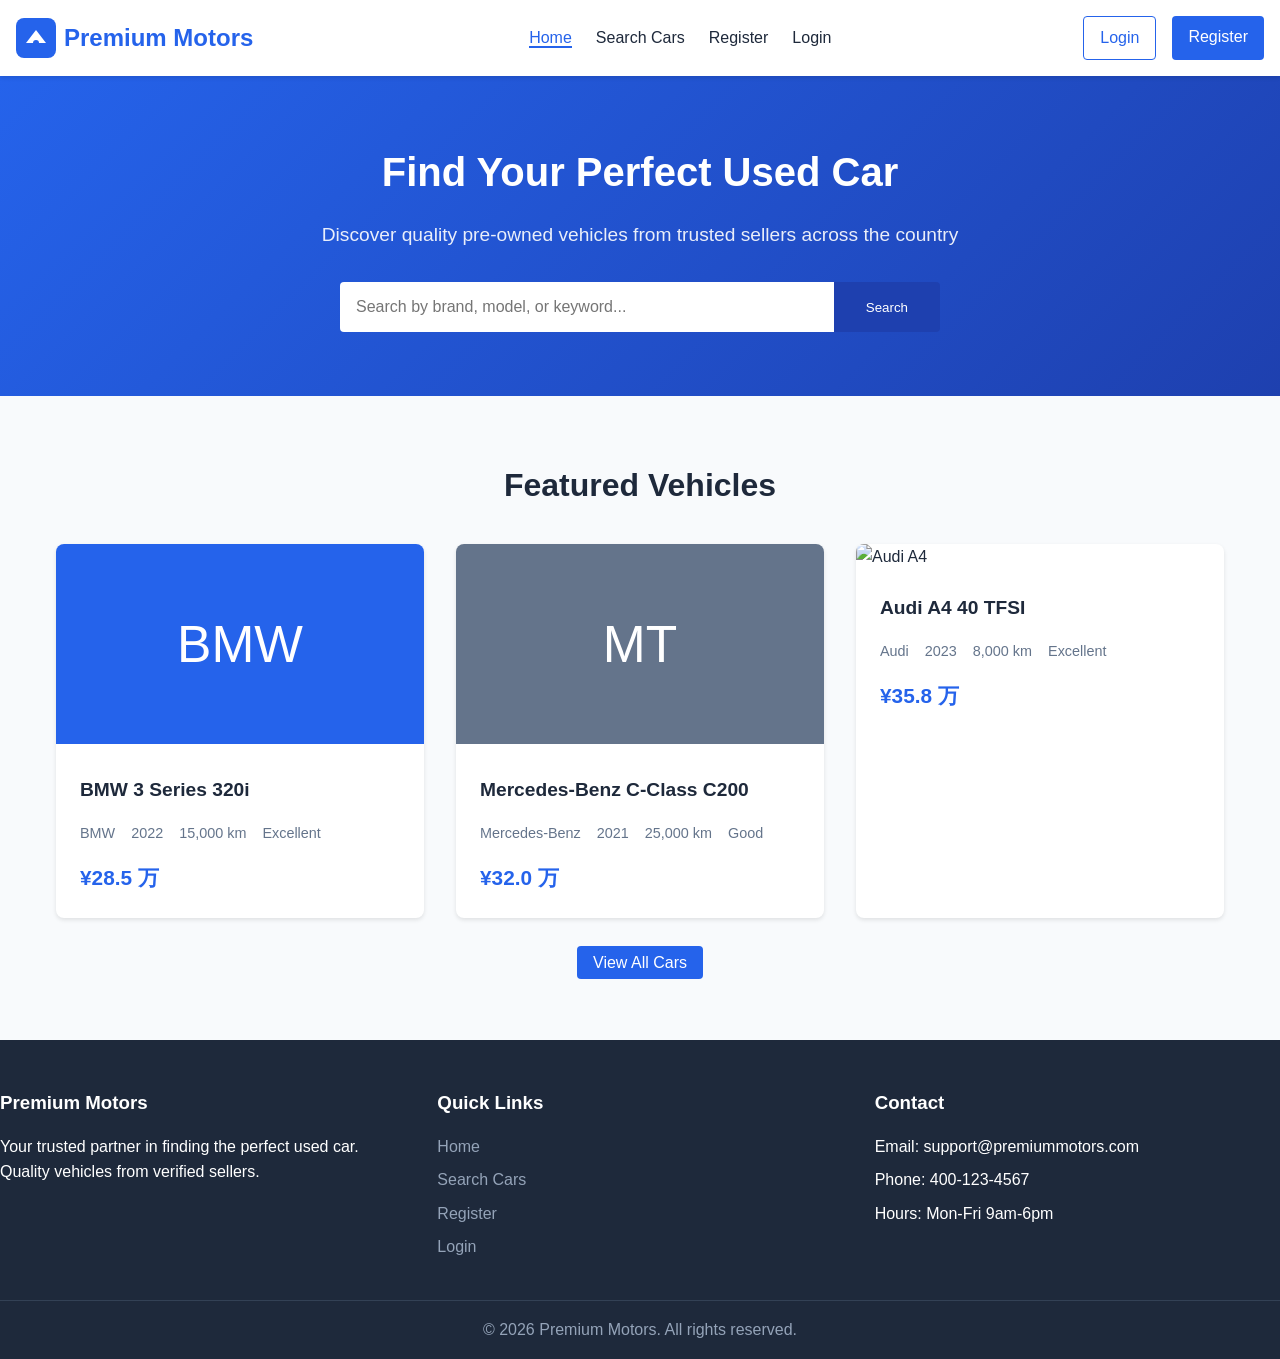
==== index.html @ 33a46a80 "Add files via upload" ====
<!DOCTYPE html>
<html lang="en">
<head>
    <meta charset="UTF-8">
    <meta name="viewport" content="width=device-width, initial-scale=1.0">
    <title>Premium Motors - Used Car Marketplace</title>
    <style>
        :root {
            --primary-color: #2563eb;
            --primary-dark: #1e40af;
            --text-primary: #1e293b;
            --text-secondary: #64748b;
            --background: #f8fafc;
            --card-background: #ffffff;
            --border: #e2e8f0;
        }

        * {
            margin: 0;
            padding: 0;
            box-sizing: border-box;
        }

        body {
            font-family: 'Arial', sans-serif;
            line-height: 1.6;
            color: var(--text-primary);
            background-color: var(--background);
        }

        .container {
            max-width: 1200px;
            margin: 0 auto;
            padding: 0 1rem;
        }

        .navbar {
            background-color: white;
            box-shadow: 0 2px 4px rgba(0,0,0,0.1);
            position: sticky;
            top: 0;
            z-index: 1000;
        }

        .navbar-container {
            display: flex;
            justify-content: space-between;
            align-items: center;
            padding: 1rem;
        }

        .navbar-brand {
            display: flex;
            align-items: center;
            text-decoration: none;
            color: var(--primary-color);
            font-weight: bold;
            font-size: 1.5rem;
        }

        .navbar-brand svg {
            margin-right: 0.5rem;
        }

        .navbar-menu {
            display: flex;
            list-style: none;
        }

        .navbar-menu li {
            margin-left: 1.5rem;
        }

        .navbar-menu a {
            text-decoration: none;
            color: var(--text-primary);
            font-weight: 500;
        }

        .navbar-menu a.active {
            color: var(--primary-color);
            border-bottom: 2px solid var(--primary-color);
        }

        .navbar-auth {
            display: flex;
            gap: 1rem;
        }

        .btn {
            padding: 0.5rem 1rem;
            border-radius: 4px;
            text-decoration: none;
            font-weight: 500;
            cursor: pointer;
            border: none;
            transition: all 0.3s ease;
        }

        .btn-primary {
            background-color: var(--primary-color);
            color: white;
        }

        .btn-outline {
            background-color: transparent;
            color: var(--primary-color);
            border: 1px solid var(--primary-color);
        }

        .hero {
            background: linear-gradient(135deg, var(--primary-color) 0%, var(--primary-dark) 100%);
            color: white;
            padding: 4rem 0;
            text-align: center;
        }

        .hero h1 {
            font-size: 2.5rem;
            margin-bottom: 1rem;
        }

        .hero p {
            font-size: 1.2rem;
            margin-bottom: 2rem;
            opacity: 0.9;
        }

        .search-box {
            max-width: 600px;
            margin: 0 auto;
            display: flex;
        }

        .search-box input {
            flex: 1;
            padding: 1rem;
            border: none;
            border-radius: 4px 0 0 4px;
            font-size: 1rem;
        }

        .search-box button {
            padding: 1rem 2rem;
            background-color: var(--primary-dark);
            color: white;
            border: none;
            border-radius: 0 4px 4px 0;
            cursor: pointer;
        }

        .section {
            padding: 4rem 0;
        }

        .section-title {
            font-size: 2rem;
            text-align: center;
            margin-bottom: 2rem;
            color: var(--text-primary);
        }

        .car-grid {
            display: grid;
            grid-template-columns: repeat(auto-fit, minmax(300px, 1fr));
            gap: 2rem;
            margin-top: 2rem;
        }

        .car-card {
            background-color: var(--card-background);
            border-radius: 8px;
            overflow: hidden;
            box-shadow: 0 2px 4px rgba(0,0,0,0.1);
            transition: transform 0.3s ease;
        }

        .car-card:hover {
            transform: translateY(-5px);
        }

        .car-card-image {
            width: 100%;
            height: 200px;
            object-fit: cover;
        }

        .car-card-content {
            padding: 1.5rem;
        }

        .car-card-title {
            font-size: 1.2rem;
            margin-bottom: 1rem;
        }

        .car-card-info {
            display: flex;
            flex-wrap: wrap;
            gap: 1rem;
            margin-bottom: 1rem;
            font-size: 0.9rem;
            color: var(--text-secondary);
        }

        .car-card-price {
            font-size: 1.3rem;
            font-weight: bold;
            color: var(--primary-color);
        }

        .footer {
            background-color: var(--text-primary);
            color: white;
            padding: 3rem 0 1rem;
        }

        .footer-content {
            display: grid;
            grid-template-columns: repeat(auto-fit, minmax(250px, 1fr));
            gap: 2rem;
            margin-bottom: 2rem;
        }

        .footer-section h3 {
            margin-bottom: 1rem;
        }

        .footer-section ul {
            list-style: none;
        }

        .footer-section ul li {
            margin-bottom: 0.5rem;
        }

        .footer-section a {
            color: #94a3b8;
            text-decoration: none;
        }

        .footer-section a:hover {
            color: white;
        }

        .footer-bottom {
            text-align: center;
            padding-top: 1rem;
            border-top: 1px solid #334155;
            color: #94a3b8;
        }

        @media (max-width: 768px) {
            .navbar-container {
                flex-direction: column;
                align-items: flex-start;
            }

            .navbar-menu {
                margin-top: 1rem;
                flex-direction: column;
                width: 100%;
            }

            .navbar-menu li {
                margin-left: 0;
                margin-bottom: 0.5rem;
            }

            .navbar-auth {
                margin-top: 1rem;
                width: 100%;
                justify-content: space-between;
            }

            .hero h1 {
                font-size: 2rem;
            }

            .search-box {
                flex-direction: column;
            }

            .search-box input,
            .search-box button {
                border-radius: 4px;
                width: 100%;
            }

            .search-box button {
                margin-top: 1rem;
            }
        }
    </style>
</head>
<body>
    <nav class="navbar">
        <div class="navbar-container">
            <a href="index.html" class="navbar-brand">
                <svg width="40" height="40" viewBox="0 0 40 40" fill="none">
                    <rect width="40" height="40" rx="8" fill="#2563eb"/>
                    <path d="M10 25L20 12L30 25H10Z" fill="white"/>
                    <circle cx="20" cy="25" r="3" fill="#2563eb"/>
                </svg>
                <span>Premium Motors</span>
            </a>
            <ul class="navbar-menu">
                <li><a href="index.html" class="active">Home</a></li>
                <li><a href="search.html">Search Cars</a></li>
                <li><a href="register.html">Register</a></li>
                <li><a href="login.html">Login</a></li>
            </ul>
            <div class="navbar-auth">
                <a href="login.html" class="btn btn-outline">Login</a>
                <a href="register.html" class="btn btn-primary">Register</a>
            </div>
        </div>
    </nav>

    <main class="main-content">
        <section class="hero">
            <div class="container">
                <h1>Find Your Perfect Used Car</h1>
                <p>Discover quality pre-owned vehicles from trusted sellers across the country</p>
                <div class="search-box">
                    <input type="text" placeholder="Search by brand, model, or keyword...">
                    <button>Search</button>
                </div>
            </div>
        </section>

        <section class="section">
            <div class="container">
                <h2 class="section-title">Featured Vehicles</h2>
                <div class="car-grid">
                    <div class="car-card">
                        <img src="[data-uri]" alt="BMW 3 Series" class="car-card-image">
                        <div class="car-card-content">
                            <h3 class="car-card-title">BMW 3 Series 320i</h3>
                            <div class="car-card-info">
                                <span>BMW</span>
                                <span>2022</span>
                                <span>15,000 km</span>
                                <span>Excellent</span>
                            </div>
                            <div class="car-card-price">
                                ¥28.5 万
                            </div>
                        </div>
                    </div>
                    <div class="car-card">
                        <img src="[data-uri]" alt="Mercedes-Benz C-Class" class="car-card-image">
                        <div class="car-card-content">
                            <h3 class="car-card-title">Mercedes-Benz C-Class C200</h3>
                            <div class="car-card-info">
                                <span>Mercedes-Benz</span>
                                <span>2021</span>
                                <span>25,000 km</span>
                                <span>Good</span>
                            </div>
                            <div class="car-card-price">
                                ¥32.0 万
                            </div>
                        </div>
                    </div>
                    <div class="car-card">
                        <img src="[data-uri]" alt="Audi A4" class="car-card-image">
                        <div class="car-card-content">
                            <h3 class="car-card-title">Audi A4 40 TFSI</h3>
                            <div class="car-card-info">
                                <span>Audi</span>
                                <span>2023</span>
                                <span>8,000 km</span>
                                <span>Excellent</span>
                            </div>
                            <div class="car-card-price">
                                ¥35.8 万
                            </div>
                        </div>
                    </div>
                </div>
                <div style="text-align: center; margin-top: 2rem;">
                    <a href="search.html" class="btn btn-primary">View All Cars</a>
                </div>
            </div>
        </section>

        <footer class="footer">
            <div class="footer-content">
                <div class="footer-section">
                    <h3>Premium Motors</h3>
                    <p>Your trusted partner in finding the perfect used car. Quality vehicles from verified sellers.</p>
                </div>
                <div class="footer-section">
                    <h3>Quick Links</h3>
                    <ul>
                        <li><a href="index.html">Home</a></li>
                        <li><a href="search.html">Search Cars</a></li>
                        <li><a href="register.html">Register</a></li>
                        <li><a href="login.html">Login</a></li>
                    </ul>
                </div>
                <div class="footer-section">
                    <h3>Contact</h3>
                    <ul>
                        <li>Email: support@premiummotors.com</li>
                        <li>Phone: 400-123-4567</li>
                        <li>Hours: Mon-Fri 9am-6pm</li>
                    </ul>
                </div>
            </div>
            <div class="footer-bottom">
                <p>&copy; 2026 Premium Motors. All rights reserved.</p>
            </div>
        </footer>
    </main>
</body>
</html>
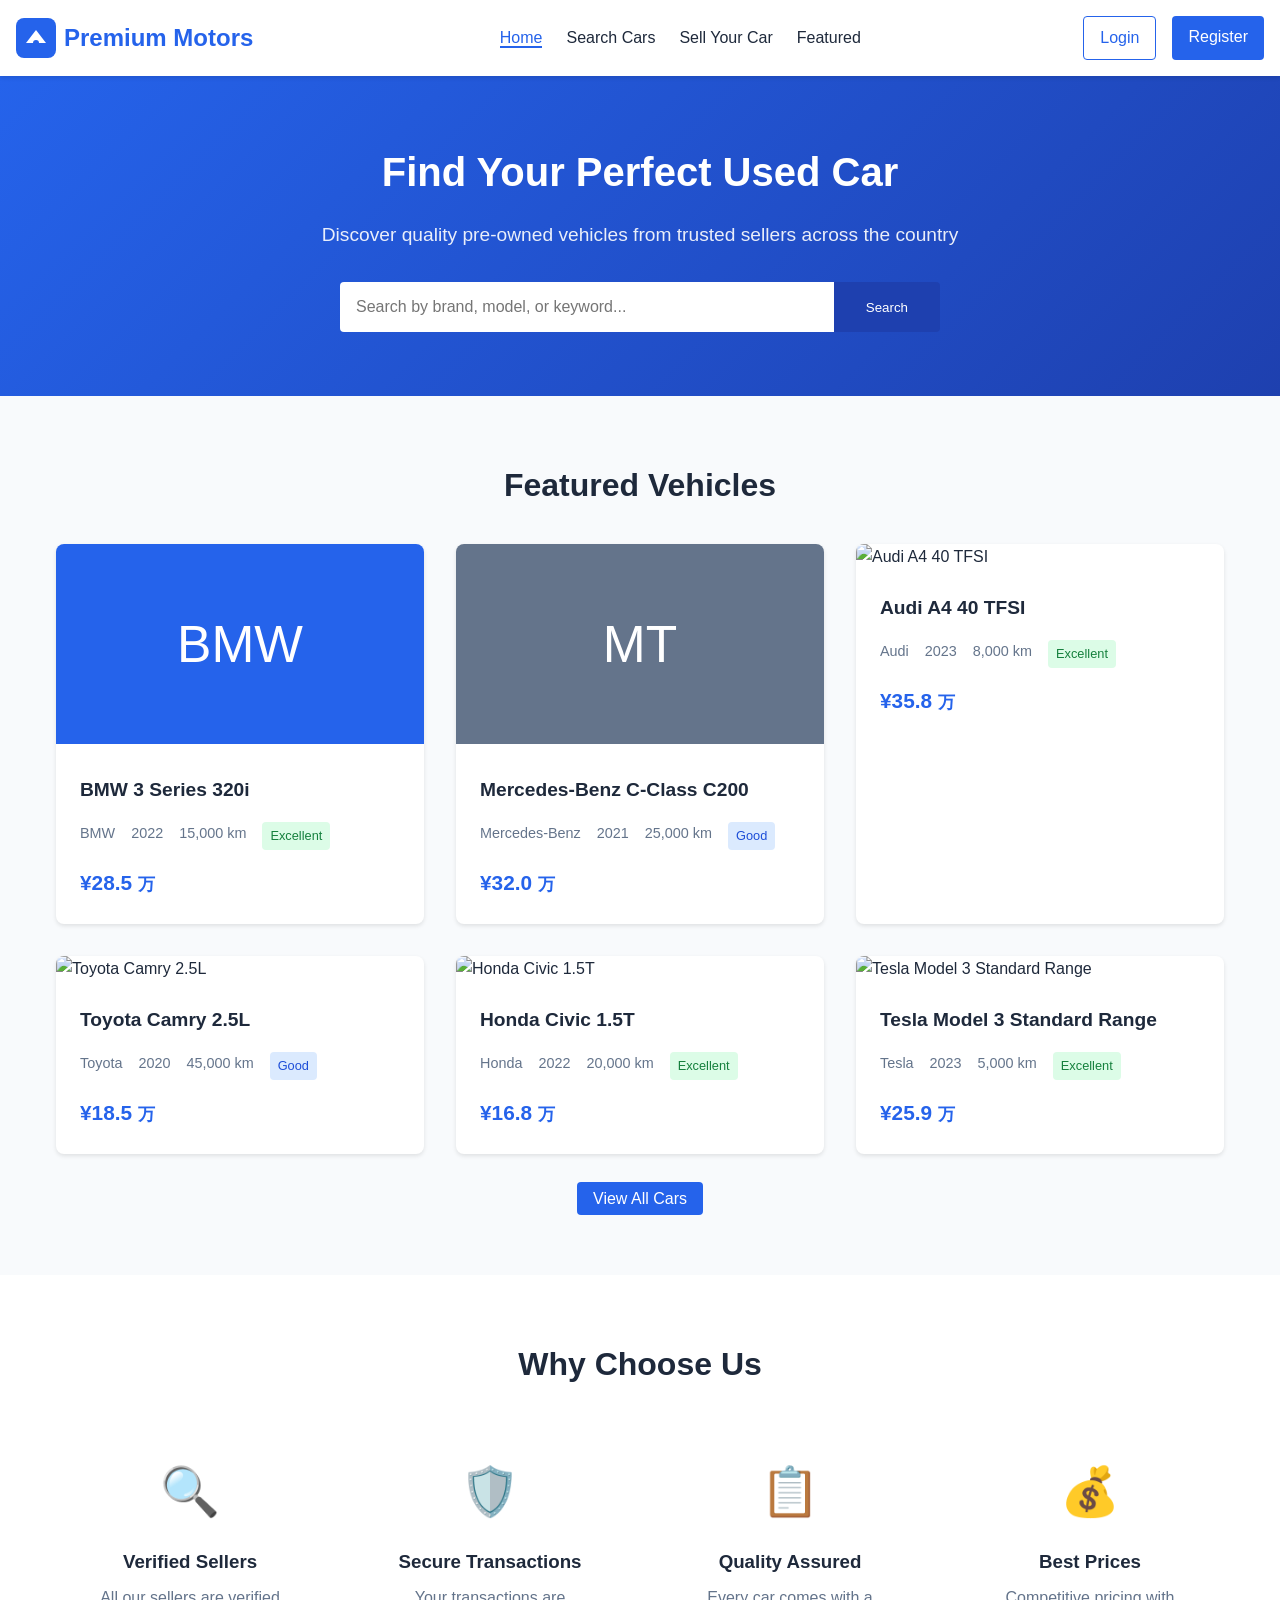
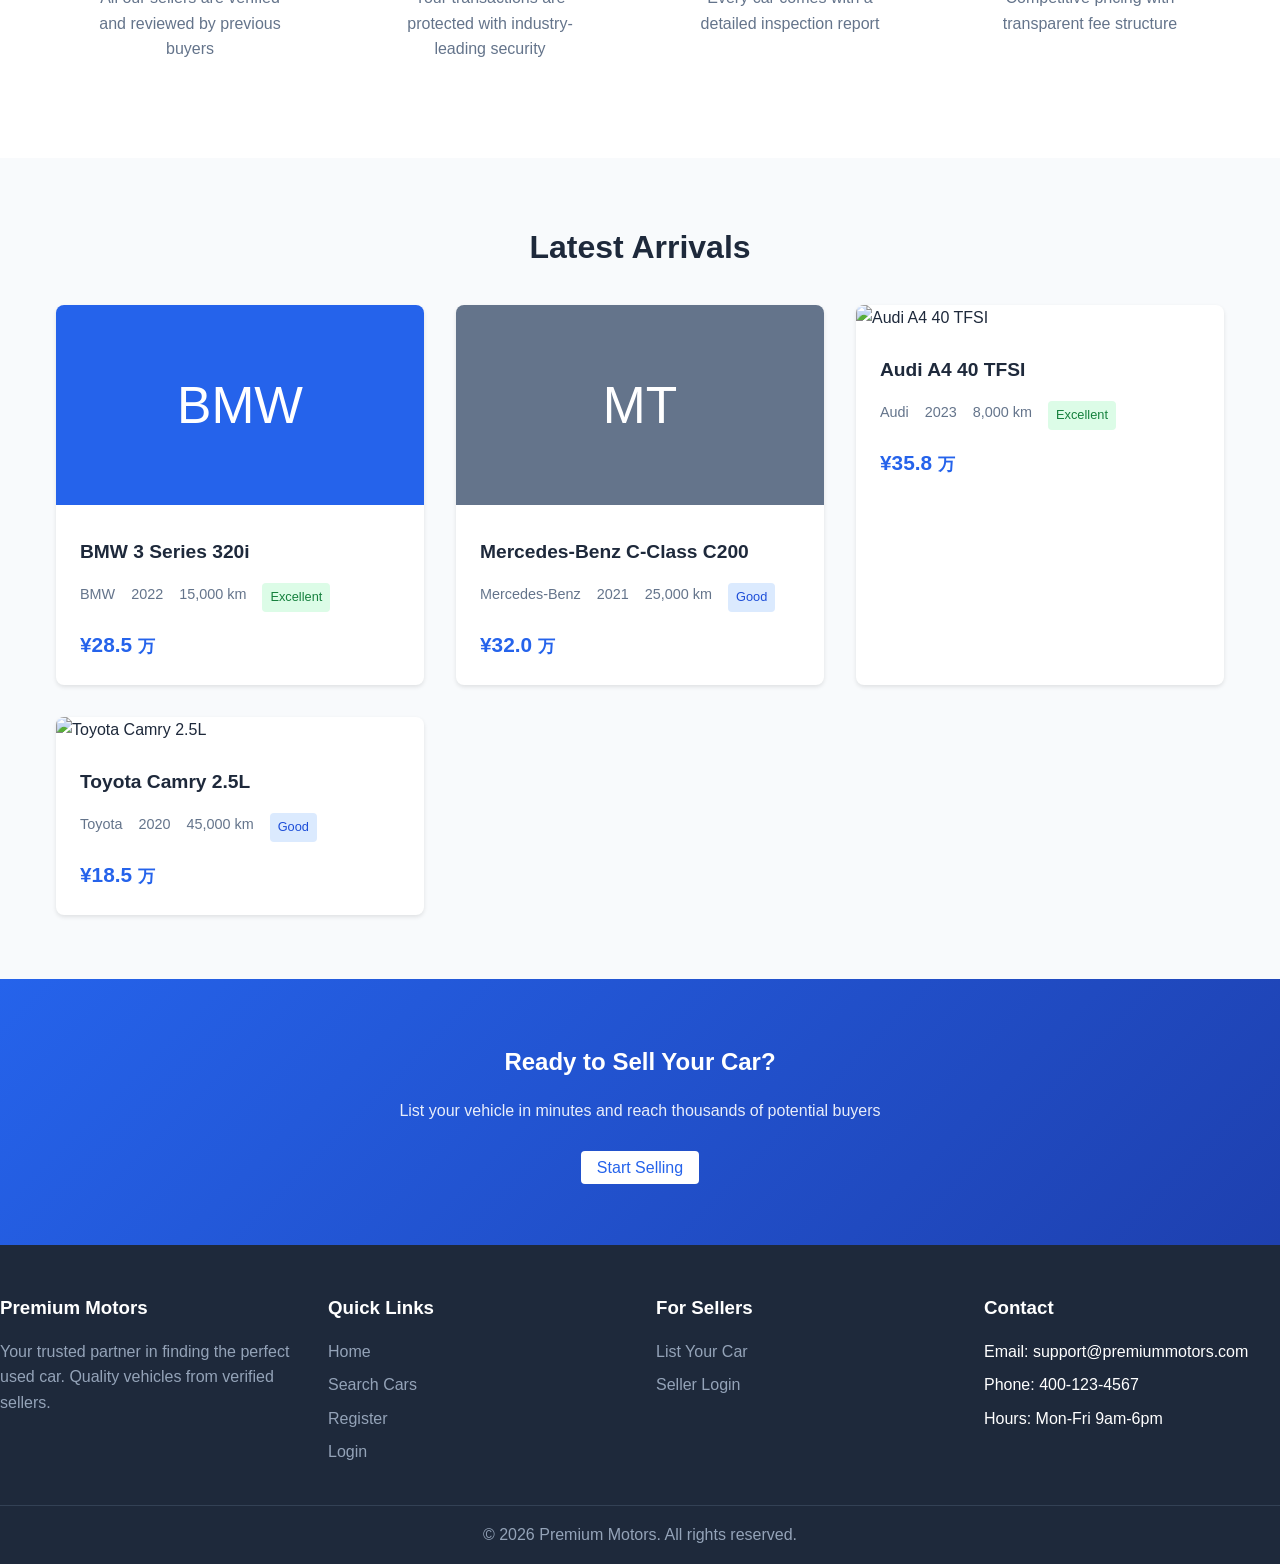
==== commit 0a220952: "Add files via upload" ====
--- a/index.html
+++ b/index.html
@@ -62,6 +62,14 @@
             margin-right: 0.5rem;
         }
 
+        .mobile-menu-btn {
+            display: none;
+            background: none;
+            border: none;
+            font-size: 1.5rem;
+            cursor: pointer;
+        }
+
         .navbar-menu {
             display: flex;
             list-style: none;
@@ -75,8 +83,10 @@
             text-decoration: none;
             color: var(--text-primary);
             font-weight: 500;
-        }
-
+            transition: color 0.3s ease;
+        }
+
+        .navbar-menu a:hover,
         .navbar-menu a.active {
             color: var(--primary-color);
             border-bottom: 2px solid var(--primary-color);
@@ -102,10 +112,19 @@
             color: white;
         }
 
+        .btn-primary:hover {
+            background-color: var(--primary-dark);
+        }
+
         .btn-outline {
             background-color: transparent;
             color: var(--primary-color);
             border: 1px solid var(--primary-color);
+        }
+
+        .btn-outline:hover {
+            background-color: var(--primary-color);
+            color: white;
         }
 
         .hero {
@@ -147,6 +166,11 @@
             border: none;
             border-radius: 0 4px 4px 0;
             cursor: pointer;
+            transition: background-color 0.3s ease;
+        }
+
+        .search-box button:hover {
+            background-color: #1e3a8a;
         }
 
         .section {
@@ -172,17 +196,24 @@
             border-radius: 8px;
             overflow: hidden;
             box-shadow: 0 2px 4px rgba(0,0,0,0.1);
-            transition: transform 0.3s ease;
+            transition: transform 0.3s ease, box-shadow 0.3s ease;
+            cursor: pointer;
         }
 
         .car-card:hover {
             transform: translateY(-5px);
+            box-shadow: 0 10px 20px rgba(0,0,0,0.1);
         }
 
         .car-card-image {
             width: 100%;
             height: 200px;
             object-fit: cover;
+            transition: transform 0.3s ease;
+        }
+
+        .car-card:hover .car-card-image {
+            transform: scale(1.05);
         }
 
         .car-card-content {
@@ -203,10 +234,54 @@
             color: var(--text-secondary);
         }
 
+        .status-badge {
+            padding: 0.25rem 0.5rem;
+            border-radius: 4px;
+            font-size: 0.8rem;
+            font-weight: 500;
+        }
+
+        .status-badge.excellent {
+            background-color: #dcfce7;
+            color: #15803d;
+        }
+
+        .status-badge.good {
+            background-color: #dbeafe;
+            color: #1d4ed8;
+        }
+
+        .status-badge.medium {
+            background-color: #fef3c7;
+            color: #92400e;
+        }
+
         .car-card-price {
             font-size: 1.3rem;
             font-weight: bold;
             color: var(--primary-color);
+        }
+
+        .no-results {
+            grid-column: 1 / -1;
+            text-align: center;
+            padding: 2rem;
+            color: var(--text-secondary);
+        }
+
+        .fade-in {
+            animation: fadeIn 0.5s ease-in-out;
+        }
+
+        @keyframes fadeIn {
+            from {
+                opacity: 0;
+                transform: translateY(20px);
+            }
+            to {
+                opacity: 1;
+                transform: translateY(0);
+            }
         }
 
         .footer {
@@ -237,6 +312,7 @@
         .footer-section a {
             color: #94a3b8;
             text-decoration: none;
+            transition: color 0.3s ease;
         }
 
         .footer-section a:hover {
@@ -251,26 +327,50 @@
         }
 
         @media (max-width: 768px) {
+            .mobile-menu-btn {
+                display: block;
+            }
+
             .navbar-container {
+                flex-direction: row;
+                align-items: center;
+            }
+
+            .navbar-menu {
+                position: absolute;
+                top: 100%;
+                left: 0;
+                width: 100%;
+                background-color: white;
+                box-shadow: 0 2px 4px rgba(0,0,0,0.1);
                 flex-direction: column;
-                align-items: flex-start;
-            }
-
-            .navbar-menu {
-                margin-top: 1rem;
-                flex-direction: column;
-                width: 100%;
+                padding: 1rem;
+                display: none;
+            }
+
+            .navbar-menu.active {
+                display: flex;
+                animation: slideDown 0.3s ease;
+            }
+
+            @keyframes slideDown {
+                from {
+                    opacity: 0;
+                    transform: translateY(-10px);
+                }
+                to {
+                    opacity: 1;
+                    transform: translateY(0);
+                }
             }
 
             .navbar-menu li {
                 margin-left: 0;
-                margin-bottom: 0.5rem;
+                margin-bottom: 1rem;
             }
 
             .navbar-auth {
-                margin-top: 1rem;
-                width: 100%;
-                justify-content: space-between;
+                margin-left: auto;
             }
 
             .hero h1 {
@@ -304,11 +404,14 @@
                 </svg>
                 <span>Premium Motors</span>
             </a>
+            <button class="mobile-menu-btn" onclick="toggleMobileMenu()">
+                <span>&#9776;</span>
+            </button>
             <ul class="navbar-menu">
                 <li><a href="index.html" class="active">Home</a></li>
                 <li><a href="search.html">Search Cars</a></li>
-                <li><a href="register.html">Register</a></li>
-                <li><a href="login.html">Login</a></li>
+                <li><a href="add-car.html">Sell Your Car</a></li>
+                <li><a href="search.html#featured">Featured</a></li>
             </ul>
             <div class="navbar-auth">
                 <a href="login.html" class="btn btn-outline">Login</a>
@@ -323,8 +426,8 @@
                 <h1>Find Your Perfect Used Car</h1>
                 <p>Discover quality pre-owned vehicles from trusted sellers across the country</p>
                 <div class="search-box">
-                    <input type="text" placeholder="Search by brand, model, or keyword...">
-                    <button>Search</button>
+                    <input type="text" id="heroSearchInput" placeholder="Search by brand, model, or keyword...">
+                    <button onclick="performHeroSearch()">Search</button>
                 </div>
             </div>
         </section>
@@ -332,52 +435,7 @@
         <section class="section">
             <div class="container">
                 <h2 class="section-title">Featured Vehicles</h2>
-                <div class="car-grid">
-                    <div class="car-card">
-                        <img src="[data-uri]" alt="BMW 3 Series" class="car-card-image">
-                        <div class="car-card-content">
-                            <h3 class="car-card-title">BMW 3 Series 320i</h3>
-                            <div class="car-card-info">
-                                <span>BMW</span>
-                                <span>2022</span>
-                                <span>15,000 km</span>
-                                <span>Excellent</span>
-                            </div>
-                            <div class="car-card-price">
-                                ¥28.5 万
-                            </div>
-                        </div>
-                    </div>
-                    <div class="car-card">
-                        <img src="[data-uri]" alt="Mercedes-Benz C-Class" class="car-card-image">
-                        <div class="car-card-content">
-                            <h3 class="car-card-title">Mercedes-Benz C-Class C200</h3>
-                            <div class="car-card-info">
-                                <span>Mercedes-Benz</span>
-                                <span>2021</span>
-                                <span>25,000 km</span>
-                                <span>Good</span>
-                            </div>
-                            <div class="car-card-price">
-                                ¥32.0 万
-                            </div>
-                        </div>
-                    </div>
-                    <div class="car-card">
-                        <img src="[data-uri]" alt="Audi A4" class="car-card-image">
-                        <div class="car-card-content">
-                            <h3 class="car-card-title">Audi A4 40 TFSI</h3>
-                            <div class="car-card-info">
-                                <span>Audi</span>
-                                <span>2023</span>
-                                <span>8,000 km</span>
-                                <span>Excellent</span>
-                            </div>
-                            <div class="car-card-price">
-                                ¥35.8 万
-                            </div>
-                        </div>
-                    </div>
+                <div class="car-grid" id="featuredCars">
                 </div>
                 <div style="text-align: center; margin-top: 2rem;">
                     <a href="search.html" class="btn btn-primary">View All Cars</a>
@@ -385,34 +443,301 @@
             </div>
         </section>
 
-        <footer class="footer">
-            <div class="footer-content">
-                <div class="footer-section">
-                    <h3>Premium Motors</h3>
-                    <p>Your trusted partner in finding the perfect used car. Quality vehicles from verified sellers.</p>
+        <section class="section" style="background-color: var(--card-background);">
+            <div class="container">
+                <h2 class="section-title">Why Choose Us</h2>
+                <div style="display: grid; grid-template-columns: repeat(auto-fit, minmax(250px, 1fr)); gap: 2rem; margin-top: 2rem;">
+                    <div style="text-align: center; padding: 2rem;">
+                        <div style="font-size: 3rem; margin-bottom: 1rem;">🔍</div>
+                        <h3 style="margin-bottom: 0.5rem;">Verified Sellers</h3>
+                        <p style="color: var(--text-secondary);">All our sellers are verified and reviewed by previous buyers</p>
+                    </div>
+                    <div style="text-align: center; padding: 2rem;">
+                        <div style="font-size: 3rem; margin-bottom: 1rem;">🛡️</div>
+                        <h3 style="margin-bottom: 0.5rem;">Secure Transactions</h3>
+                        <p style="color: var(--text-secondary);">Your transactions are protected with industry-leading security</p>
+                    </div>
+                    <div style="text-align: center; padding: 2rem;">
+                        <div style="font-size: 3rem; margin-bottom: 1rem;">📋</div>
+                        <h3 style="margin-bottom: 0.5rem;">Quality Assured</h3>
+                        <p style="color: var(--text-secondary);">Every car comes with a detailed inspection report</p>
+                    </div>
+                    <div style="text-align: center; padding: 2rem;">
+                        <div style="font-size: 3rem; margin-bottom: 1rem;">💰</div>
+                        <h3 style="margin-bottom: 0.5rem;">Best Prices</h3>
+                        <p style="color: var(--text-secondary);">Competitive pricing with transparent fee structure</p>
+                    </div>
                 </div>
-                <div class="footer-section">
-                    <h3>Quick Links</h3>
-                    <ul>
-                        <li><a href="index.html">Home</a></li>
-                        <li><a href="search.html">Search Cars</a></li>
-                        <li><a href="register.html">Register</a></li>
-                        <li><a href="login.html">Login</a></li>
-                    </ul>
+            </div>
+        </section>
+
+        <section class="section">
+            <div class="container">
+                <h2 class="section-title">Latest Arrivals</h2>
+                <div class="car-grid" id="latestCars">
                 </div>
-                <div class="footer-section">
-                    <h3>Contact</h3>
-                    <ul>
-                        <li>Email: support@premiummotors.com</li>
-                        <li>Phone: 400-123-4567</li>
-                        <li>Hours: Mon-Fri 9am-6pm</li>
-                    </ul>
-                </div>
-            </div>
-            <div class="footer-bottom">
-                <p>&copy; 2026 Premium Motors. All rights reserved.</p>
-            </div>
-        </footer>
+            </div>
+        </section>
+
+        <section class="section" style="background: linear-gradient(135deg, var(--primary-color) 0%, var(--primary-dark) 100%); color: white;">
+            <div class="container" style="text-align: center;">
+                <h2 style="margin-bottom: 1rem;">Ready to Sell Your Car?</h2>
+                <p style="margin-bottom: 2rem; opacity: 0.9;">List your vehicle in minutes and reach thousands of potential buyers</p>
+                <a href="add-car.html" class="btn" style="background-color: white; color: var(--primary-color);">Start Selling</a>
+            </div>
+        </section>
     </main>
+
+    <footer class="footer">
+        <div class="footer-content">
+            <div class="footer-section">
+                <h3>Premium Motors</h3>
+                <p style="color: #94a3b8;">Your trusted partner in finding the perfect used car. Quality vehicles from verified sellers.</p>
+            </div>
+            <div class="footer-section">
+                <h3>Quick Links</h3>
+                <ul>
+                    <li><a href="index.html">Home</a></li>
+                    <li><a href="search.html">Search Cars</a></li>
+                    <li><a href="register.html">Register</a></li>
+                    <li><a href="login.html">Login</a></li>
+                </ul>
+            </div>
+            <div class="footer-section">
+                <h3>For Sellers</h3>
+                <ul>
+                    <li><a href="add-car.html">List Your Car</a></li>
+                    <li><a href="login.html">Seller Login</a></li>
+                </ul>
+            </div>
+            <div class="footer-section">
+                <h3>Contact</h3>
+                <ul>
+                    <li>Email: support@premiummotors.com</li>
+                    <li>Phone: 400-123-4567</li>
+                    <li>Hours: Mon-Fri 9am-6pm</li>
+                </ul>
+            </div>
+        </div>
+        <div class="footer-bottom">
+            <p>&copy; 2026 Premium Motors. All rights reserved.</p>
+        </div>
+    </footer>
+
+    <script>
+        const App = {
+            STORAGE_KEYS: {
+                CARS: 'used_car_cars'
+            },
+
+            initSampleData: function() {
+                const cars = JSON.parse(localStorage.getItem(this.STORAGE_KEYS.CARS) || '[]');
+                if (cars.length === 0) {
+                    const sampleCars = [
+                        {
+                            id: 'car_001',
+                            name: 'BMW 3 Series 320i',
+                            brand: 'BMW',
+                            year: 2022,
+                            mileage: 15000,
+                            price: 28.5,
+                            condition: 'excellent',
+                            description: 'Excellent condition, low mileage, full service history. Leather seats, sunroof, parking sensors.',
+                            image: '[data-uri]',
+                            sellerId: 'user_001',
+                            createdAt: new Date().toISOString()
+                        },
+                        {
+                            id: 'car_002',
+                            name: 'Mercedes-Benz C-Class C200',
+                            brand: 'Mercedes-Benz',
+                            year: 2021,
+                            mileage: 25000,
+                            price: 32.0,
+                            condition: 'good',
+                            description: 'Well maintained, automatic transmission, GPS navigation, backup camera.',
+                            image: '[data-uri]',
+                            sellerId: 'user_002',
+                            createdAt: new Date().toISOString()
+                        },
+                        {
+                            id: 'car_003',
+                            name: 'Audi A4 40 TFSI',
+                            brand: 'Audi',
+                            year: 2023,
+                            mileage: 8000,
+                            price: 35.8,
+                            condition: 'excellent',
+                            description: 'Like new condition, only 8000km, full options including virtual cockpit.',
+                            image: '[data-uri]',
+                            sellerId: 'user_001',
+                            createdAt: new Date().toISOString()
+                        },
+                        {
+                            id: 'car_004',
+                            name: 'Toyota Camry 2.5L',
+                            brand: 'Toyota',
+                            year: 2020,
+                            mileage: 45000,
+                            price: 18.5,
+                            condition: 'good',
+                            description: 'Reliable family car, automatic, low fuel consumption, recent maintenance.',
+                            image: '[data-uri]',
+                            sellerId: 'user_003',
+                            createdAt: new Date().toISOString()
+                        },
+                        {
+                            id: 'car_005',
+                            name: 'Honda Civic 1.5T',
+                            brand: 'Honda',
+                            year: 2022,
+                            mileage: 20000,
+                            price: 16.8,
+                            condition: 'excellent',
+                            description: 'Sporty design, turbo engine, fuel efficient, modern features.',
+                            image: '[data-uri]',
+                            sellerId: 'user_002',
+                            createdAt: new Date().toISOString()
+                        },
+                        {
+                            id: 'car_006',
+                            name: 'Tesla Model 3 Standard Range',
+                            brand: 'Tesla',
+                            year: 2023,
+                            mileage: 5000,
+                            price: 25.9,
+                            condition: 'excellent',
+                            description: 'Electric vehicle, autopilot enabled, zero emissions, modern tech.',
+                            image: '[data-uri]',
+                            sellerId: 'user_004',
+                            createdAt: new Date().toISOString()
+                        }
+                    ];
+                    localStorage.setItem(this.STORAGE_KEYS.CARS, JSON.stringify(sampleCars));
+                }
+            },
+
+            getStorageItem: function(key, defaultValue = null) {
+                try {
+                    const item = localStorage.getItem(key);
+                    return item ? JSON.parse(item) : defaultValue;
+                } catch (e) {
+                    console.error('Storage error:', e);
+                    return defaultValue;
+                }
+            },
+
+            formatPrice: function(price) {
+                return '¥' + price.toLocaleString('zh-CN', { minimumFractionDigits: 1, maximumFractionDigits: 1 });
+            },
+
+            formatMileage: function(mileage) {
+                return mileage.toLocaleString() + ' km';
+            },
+
+            getConditionLabel: function(condition) {
+                const labels = {
+                    'excellent': 'Excellent',
+                    'good': 'Good',
+                    'medium': 'Medium'
+                };
+                return labels[condition] || condition;
+            },
+
+            getConditionClass: function(condition) {
+                const classes = {
+                    'excellent': 'excellent',
+                    'good': 'good',
+                    'medium': 'medium'
+                };
+                return classes[condition] || '';
+            },
+
+            renderCarCard: function(car) {
+                return `
+                    <div class="car-card fade-in" onclick="window.location.href='car-detail.html?id=${car.id}'">
+                        <img src="${car.image}" alt="${car.name}" class="car-card-image">
+                        <div class="car-card-content">
+                            <h3 class="car-card-title">${car.name}</h3>
+                            <div class="car-card-info">
+                                <span>${car.brand}</span>
+                                <span>${car.year}</span>
+                                <span>${this.formatMileage(car.mileage)}</span>
+                                <span class="status-badge ${this.getConditionClass(car.condition)}">${this.getConditionLabel(car.condition)}</span>
+                            </div>
+                            <div class="car-card-price">
+                                ${this.formatPrice(car.price)} <small>万</small>
+                            </div>
+                        </div>
+                    </div>
+                `;
+            },
+
+            searchCars: function(criteria = {}) {
+                let cars = this.getStorageItem(this.STORAGE_KEYS.CARS, []);
+
+                if (criteria.keyword) {
+                    const keyword = criteria.keyword.toLowerCase();
+                    cars = cars.filter(car =>
+                        car.name.toLowerCase().includes(keyword) ||
+                        car.brand.toLowerCase().includes(keyword) ||
+                        car.description.toLowerCase().includes(keyword)
+                    );
+                }
+
+                return cars;
+            }
+        };
+
+        document.addEventListener('DOMContentLoaded', function() {
+            App.initSampleData();
+            loadFeaturedCars();
+            loadLatestCars();
+        });
+
+        function loadFeaturedCars() {
+            const cars = App.searchCars({});
+            const featuredCars = cars.slice(0, 6);
+            const container = document.getElementById('featuredCars');
+
+            if (featuredCars.length > 0) {
+                container.innerHTML = featuredCars.map(car => App.renderCarCard(car)).join('');
+            } else {
+                container.innerHTML = '<p class="no-results">No cars available at the moment.</p>';
+            }
+        }
+
+        function loadLatestCars() {
+            const cars = App.getStorageItem(App.STORAGE_KEYS.CARS, []);
+            const latestCars = cars.slice(0, 4);
+            const container = document.getElementById('latestCars');
+
+            if (latestCars.length > 0) {
+                container.innerHTML = latestCars.map(car => App.renderCarCard(car)).join('');
+            } else {
+                container.innerHTML = '<p class="no-results">No cars available at the moment.</p>';
+            }
+        }
+
+        function performHeroSearch() {
+            const keyword = document.getElementById('heroSearchInput').value.trim();
+            if (keyword) {
+                window.location.href = `search.html?keyword=${encodeURIComponent(keyword)}`;
+            } else {
+                window.location.href = 'search.html';
+            }
+        }
+
+        document.getElementById('heroSearchInput').addEventListener('keypress', function(e) {
+            if (e.key === 'Enter') {
+                performHeroSearch();
+            }
+        });
+
+        function toggleMobileMenu() {
+            const menu = document.querySelector('.navbar-menu');
+            menu.classList.toggle('active');
+        }
+    </script>
 </body>
 </html>
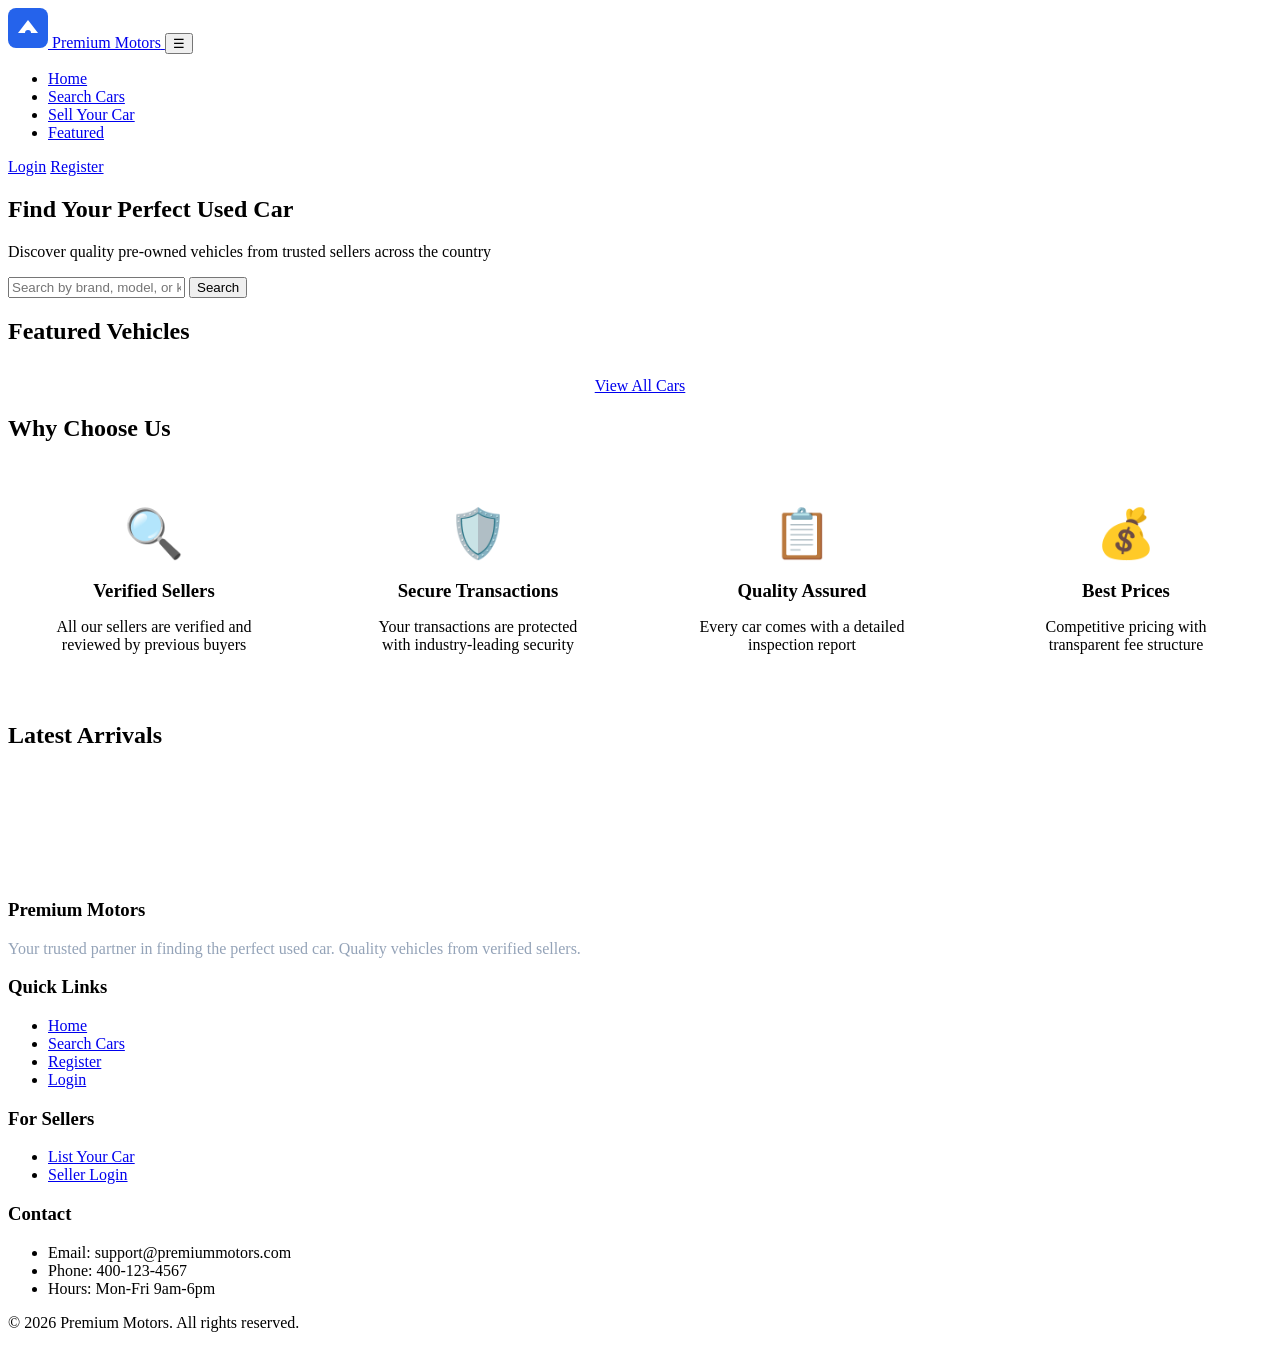
==== commit ef029372: "Add files via upload" ====
--- a/index.html
+++ b/index.html
@@ -4,394 +4,10 @@
     <meta charset="UTF-8">
     <meta name="viewport" content="width=device-width, initial-scale=1.0">
     <title>Premium Motors - Used Car Marketplace</title>
-    <style>
-        :root {
-            --primary-color: #2563eb;
-            --primary-dark: #1e40af;
-            --text-primary: #1e293b;
-            --text-secondary: #64748b;
-            --background: #f8fafc;
-            --card-background: #ffffff;
-            --border: #e2e8f0;
-        }
-
-        * {
-            margin: 0;
-            padding: 0;
-            box-sizing: border-box;
-        }
-
-        body {
-            font-family: 'Arial', sans-serif;
-            line-height: 1.6;
-            color: var(--text-primary);
-            background-color: var(--background);
-        }
-
-        .container {
-            max-width: 1200px;
-            margin: 0 auto;
-            padding: 0 1rem;
-        }
-
-        .navbar {
-            background-color: white;
-            box-shadow: 0 2px 4px rgba(0,0,0,0.1);
-            position: sticky;
-            top: 0;
-            z-index: 1000;
-        }
-
-        .navbar-container {
-            display: flex;
-            justify-content: space-between;
-            align-items: center;
-            padding: 1rem;
-        }
-
-        .navbar-brand {
-            display: flex;
-            align-items: center;
-            text-decoration: none;
-            color: var(--primary-color);
-            font-weight: bold;
-            font-size: 1.5rem;
-        }
-
-        .navbar-brand svg {
-            margin-right: 0.5rem;
-        }
-
-        .mobile-menu-btn {
-            display: none;
-            background: none;
-            border: none;
-            font-size: 1.5rem;
-            cursor: pointer;
-        }
-
-        .navbar-menu {
-            display: flex;
-            list-style: none;
-        }
-
-        .navbar-menu li {
-            margin-left: 1.5rem;
-        }
-
-        .navbar-menu a {
-            text-decoration: none;
-            color: var(--text-primary);
-            font-weight: 500;
-            transition: color 0.3s ease;
-        }
-
-        .navbar-menu a:hover,
-        .navbar-menu a.active {
-            color: var(--primary-color);
-            border-bottom: 2px solid var(--primary-color);
-        }
-
-        .navbar-auth {
-            display: flex;
-            gap: 1rem;
-        }
-
-        .btn {
-            padding: 0.5rem 1rem;
-            border-radius: 4px;
-            text-decoration: none;
-            font-weight: 500;
-            cursor: pointer;
-            border: none;
-            transition: all 0.3s ease;
-        }
-
-        .btn-primary {
-            background-color: var(--primary-color);
-            color: white;
-        }
-
-        .btn-primary:hover {
-            background-color: var(--primary-dark);
-        }
-
-        .btn-outline {
-            background-color: transparent;
-            color: var(--primary-color);
-            border: 1px solid var(--primary-color);
-        }
-
-        .btn-outline:hover {
-            background-color: var(--primary-color);
-            color: white;
-        }
-
-        .hero {
-            background: linear-gradient(135deg, var(--primary-color) 0%, var(--primary-dark) 100%);
-            color: white;
-            padding: 4rem 0;
-            text-align: center;
-        }
-
-        .hero h1 {
-            font-size: 2.5rem;
-            margin-bottom: 1rem;
-        }
-
-        .hero p {
-            font-size: 1.2rem;
-            margin-bottom: 2rem;
-            opacity: 0.9;
-        }
-
-        .search-box {
-            max-width: 600px;
-            margin: 0 auto;
-            display: flex;
-        }
-
-        .search-box input {
-            flex: 1;
-            padding: 1rem;
-            border: none;
-            border-radius: 4px 0 0 4px;
-            font-size: 1rem;
-        }
-
-        .search-box button {
-            padding: 1rem 2rem;
-            background-color: var(--primary-dark);
-            color: white;
-            border: none;
-            border-radius: 0 4px 4px 0;
-            cursor: pointer;
-            transition: background-color 0.3s ease;
-        }
-
-        .search-box button:hover {
-            background-color: #1e3a8a;
-        }
-
-        .section {
-            padding: 4rem 0;
-        }
-
-        .section-title {
-            font-size: 2rem;
-            text-align: center;
-            margin-bottom: 2rem;
-            color: var(--text-primary);
-        }
-
-        .car-grid {
-            display: grid;
-            grid-template-columns: repeat(auto-fit, minmax(300px, 1fr));
-            gap: 2rem;
-            margin-top: 2rem;
-        }
-
-        .car-card {
-            background-color: var(--card-background);
-            border-radius: 8px;
-            overflow: hidden;
-            box-shadow: 0 2px 4px rgba(0,0,0,0.1);
-            transition: transform 0.3s ease, box-shadow 0.3s ease;
-            cursor: pointer;
-        }
-
-        .car-card:hover {
-            transform: translateY(-5px);
-            box-shadow: 0 10px 20px rgba(0,0,0,0.1);
-        }
-
-        .car-card-image {
-            width: 100%;
-            height: 200px;
-            object-fit: cover;
-            transition: transform 0.3s ease;
-        }
-
-        .car-card:hover .car-card-image {
-            transform: scale(1.05);
-        }
-
-        .car-card-content {
-            padding: 1.5rem;
-        }
-
-        .car-card-title {
-            font-size: 1.2rem;
-            margin-bottom: 1rem;
-        }
-
-        .car-card-info {
-            display: flex;
-            flex-wrap: wrap;
-            gap: 1rem;
-            margin-bottom: 1rem;
-            font-size: 0.9rem;
-            color: var(--text-secondary);
-        }
-
-        .status-badge {
-            padding: 0.25rem 0.5rem;
-            border-radius: 4px;
-            font-size: 0.8rem;
-            font-weight: 500;
-        }
-
-        .status-badge.excellent {
-            background-color: #dcfce7;
-            color: #15803d;
-        }
-
-        .status-badge.good {
-            background-color: #dbeafe;
-            color: #1d4ed8;
-        }
-
-        .status-badge.medium {
-            background-color: #fef3c7;
-            color: #92400e;
-        }
-
-        .car-card-price {
-            font-size: 1.3rem;
-            font-weight: bold;
-            color: var(--primary-color);
-        }
-
-        .no-results {
-            grid-column: 1 / -1;
-            text-align: center;
-            padding: 2rem;
-            color: var(--text-secondary);
-        }
-
-        .fade-in {
-            animation: fadeIn 0.5s ease-in-out;
-        }
-
-        @keyframes fadeIn {
-            from {
-                opacity: 0;
-                transform: translateY(20px);
-            }
-            to {
-                opacity: 1;
-                transform: translateY(0);
-            }
-        }
-
-        .footer {
-            background-color: var(--text-primary);
-            color: white;
-            padding: 3rem 0 1rem;
-        }
-
-        .footer-content {
-            display: grid;
-            grid-template-columns: repeat(auto-fit, minmax(250px, 1fr));
-            gap: 2rem;
-            margin-bottom: 2rem;
-        }
-
-        .footer-section h3 {
-            margin-bottom: 1rem;
-        }
-
-        .footer-section ul {
-            list-style: none;
-        }
-
-        .footer-section ul li {
-            margin-bottom: 0.5rem;
-        }
-
-        .footer-section a {
-            color: #94a3b8;
-            text-decoration: none;
-            transition: color 0.3s ease;
-        }
-
-        .footer-section a:hover {
-            color: white;
-        }
-
-        .footer-bottom {
-            text-align: center;
-            padding-top: 1rem;
-            border-top: 1px solid #334155;
-            color: #94a3b8;
-        }
-
-        @media (max-width: 768px) {
-            .mobile-menu-btn {
-                display: block;
-            }
-
-            .navbar-container {
-                flex-direction: row;
-                align-items: center;
-            }
-
-            .navbar-menu {
-                position: absolute;
-                top: 100%;
-                left: 0;
-                width: 100%;
-                background-color: white;
-                box-shadow: 0 2px 4px rgba(0,0,0,0.1);
-                flex-direction: column;
-                padding: 1rem;
-                display: none;
-            }
-
-            .navbar-menu.active {
-                display: flex;
-                animation: slideDown 0.3s ease;
-            }
-
-            @keyframes slideDown {
-                from {
-                    opacity: 0;
-                    transform: translateY(-10px);
-                }
-                to {
-                    opacity: 1;
-                    transform: translateY(0);
-                }
-            }
-
-            .navbar-menu li {
-                margin-left: 0;
-                margin-bottom: 1rem;
-            }
-
-            .navbar-auth {
-                margin-left: auto;
-            }
-
-            .hero h1 {
-                font-size: 2rem;
-            }
-
-            .search-box {
-                flex-direction: column;
-            }
-
-            .search-box input,
-            .search-box button {
-                border-radius: 4px;
-                width: 100%;
-            }
-
-            .search-box button {
-                margin-top: 1rem;
-            }
-        }
-    </style>
+    <link rel="stylesheet" href="css/styles-main.css">
+    <link rel="stylesheet" href="css/styles-auth.css">
+    <link rel="stylesheet" href="css/styles-car.css">
+    <link rel="stylesheet" href="css/styles-search.css">
 </head>
 <body>
     <nav class="navbar">
@@ -524,196 +140,35 @@
         </div>
     </footer>
 
+    <script src="js/main.js"></script>
+    <script src="js/auth.js"></script>
+    <script src="js/car.js"></script>
+    <script src="js/search.js"></script>
     <script>
-        const App = {
-            STORAGE_KEYS: {
-                CARS: 'used_car_cars'
-            },
-
-            initSampleData: function() {
-                const cars = JSON.parse(localStorage.getItem(this.STORAGE_KEYS.CARS) || '[]');
-                if (cars.length === 0) {
-                    const sampleCars = [
-                        {
-                            id: 'car_001',
-                            name: 'BMW 3 Series 320i',
-                            brand: 'BMW',
-                            year: 2022,
-                            mileage: 15000,
-                            price: 28.5,
-                            condition: 'excellent',
-                            description: 'Excellent condition, low mileage, full service history. Leather seats, sunroof, parking sensors.',
-                            image: '[data-uri]',
-                            sellerId: 'user_001',
-                            createdAt: new Date().toISOString()
-                        },
-                        {
-                            id: 'car_002',
-                            name: 'Mercedes-Benz C-Class C200',
-                            brand: 'Mercedes-Benz',
-                            year: 2021,
-                            mileage: 25000,
-                            price: 32.0,
-                            condition: 'good',
-                            description: 'Well maintained, automatic transmission, GPS navigation, backup camera.',
-                            image: '[data-uri]',
-                            sellerId: 'user_002',
-                            createdAt: new Date().toISOString()
-                        },
-                        {
-                            id: 'car_003',
-                            name: 'Audi A4 40 TFSI',
-                            brand: 'Audi',
-                            year: 2023,
-                            mileage: 8000,
-                            price: 35.8,
-                            condition: 'excellent',
-                            description: 'Like new condition, only 8000km, full options including virtual cockpit.',
-                            image: '[data-uri]',
-                            sellerId: 'user_001',
-                            createdAt: new Date().toISOString()
-                        },
-                        {
-                            id: 'car_004',
-                            name: 'Toyota Camry 2.5L',
-                            brand: 'Toyota',
-                            year: 2020,
-                            mileage: 45000,
-                            price: 18.5,
-                            condition: 'good',
-                            description: 'Reliable family car, automatic, low fuel consumption, recent maintenance.',
-                            image: '[data-uri]',
-                            sellerId: 'user_003',
-                            createdAt: new Date().toISOString()
-                        },
-                        {
-                            id: 'car_005',
-                            name: 'Honda Civic 1.5T',
-                            brand: 'Honda',
-                            year: 2022,
-                            mileage: 20000,
-                            price: 16.8,
-                            condition: 'excellent',
-                            description: 'Sporty design, turbo engine, fuel efficient, modern features.',
-                            image: '[data-uri]',
-                            sellerId: 'user_002',
-                            createdAt: new Date().toISOString()
-                        },
-                        {
-                            id: 'car_006',
-                            name: 'Tesla Model 3 Standard Range',
-                            brand: 'Tesla',
-                            year: 2023,
-                            mileage: 5000,
-                            price: 25.9,
-                            condition: 'excellent',
-                            description: 'Electric vehicle, autopilot enabled, zero emissions, modern tech.',
-                            image: '[data-uri]',
-                            sellerId: 'user_004',
-                            createdAt: new Date().toISOString()
-                        }
-                    ];
-                    localStorage.setItem(this.STORAGE_KEYS.CARS, JSON.stringify(sampleCars));
-                }
-            },
-
-            getStorageItem: function(key, defaultValue = null) {
-                try {
-                    const item = localStorage.getItem(key);
-                    return item ? JSON.parse(item) : defaultValue;
-                } catch (e) {
-                    console.error('Storage error:', e);
-                    return defaultValue;
-                }
-            },
-
-            formatPrice: function(price) {
-                return '¥' + price.toLocaleString('zh-CN', { minimumFractionDigits: 1, maximumFractionDigits: 1 });
-            },
-
-            formatMileage: function(mileage) {
-                return mileage.toLocaleString() + ' km';
-            },
-
-            getConditionLabel: function(condition) {
-                const labels = {
-                    'excellent': 'Excellent',
-                    'good': 'Good',
-                    'medium': 'Medium'
-                };
-                return labels[condition] || condition;
-            },
-
-            getConditionClass: function(condition) {
-                const classes = {
-                    'excellent': 'excellent',
-                    'good': 'good',
-                    'medium': 'medium'
-                };
-                return classes[condition] || '';
-            },
-
-            renderCarCard: function(car) {
-                return `
-                    <div class="car-card fade-in" onclick="window.location.href='car-detail.html?id=${car.id}'">
-                        <img src="${car.image}" alt="${car.name}" class="car-card-image">
-                        <div class="car-card-content">
-                            <h3 class="car-card-title">${car.name}</h3>
-                            <div class="car-card-info">
-                                <span>${car.brand}</span>
-                                <span>${car.year}</span>
-                                <span>${this.formatMileage(car.mileage)}</span>
-                                <span class="status-badge ${this.getConditionClass(car.condition)}">${this.getConditionLabel(car.condition)}</span>
-                            </div>
-                            <div class="car-card-price">
-                                ${this.formatPrice(car.price)} <small>万</small>
-                            </div>
-                        </div>
-                    </div>
-                `;
-            },
-
-            searchCars: function(criteria = {}) {
-                let cars = this.getStorageItem(this.STORAGE_KEYS.CARS, []);
-
-                if (criteria.keyword) {
-                    const keyword = criteria.keyword.toLowerCase();
-                    cars = cars.filter(car =>
-                        car.name.toLowerCase().includes(keyword) ||
-                        car.brand.toLowerCase().includes(keyword) ||
-                        car.description.toLowerCase().includes(keyword)
-                    );
-                }
-
-                return cars;
-            }
-        };
-
         document.addEventListener('DOMContentLoaded', function() {
-            App.initSampleData();
             loadFeaturedCars();
             loadLatestCars();
         });
 
         function loadFeaturedCars() {
-            const cars = App.searchCars({});
+            const cars = MainModule.getStorageItem(MainModule.STORAGE_KEYS.CARS, []);
             const featuredCars = cars.slice(0, 6);
             const container = document.getElementById('featuredCars');
 
             if (featuredCars.length > 0) {
-                container.innerHTML = featuredCars.map(car => App.renderCarCard(car)).join('');
+                container.innerHTML = featuredCars.map(car => CarModule.renderCarCard(car)).join('');
             } else {
                 container.innerHTML = '<p class="no-results">No cars available at the moment.</p>';
             }
         }
 
         function loadLatestCars() {
-            const cars = App.getStorageItem(App.STORAGE_KEYS.CARS, []);
+            const cars = MainModule.getStorageItem(MainModule.STORAGE_KEYS.CARS, []);
             const latestCars = cars.slice(0, 4);
             const container = document.getElementById('latestCars');
 
             if (latestCars.length > 0) {
-                container.innerHTML = latestCars.map(car => App.renderCarCard(car)).join('');
+                container.innerHTML = latestCars.map(car => CarModule.renderCarCard(car)).join('');
             } else {
                 container.innerHTML = '<p class="no-results">No cars available at the moment.</p>';
             }
@@ -740,4 +195,4 @@
         }
     </script>
 </body>
-</html>+</html>
